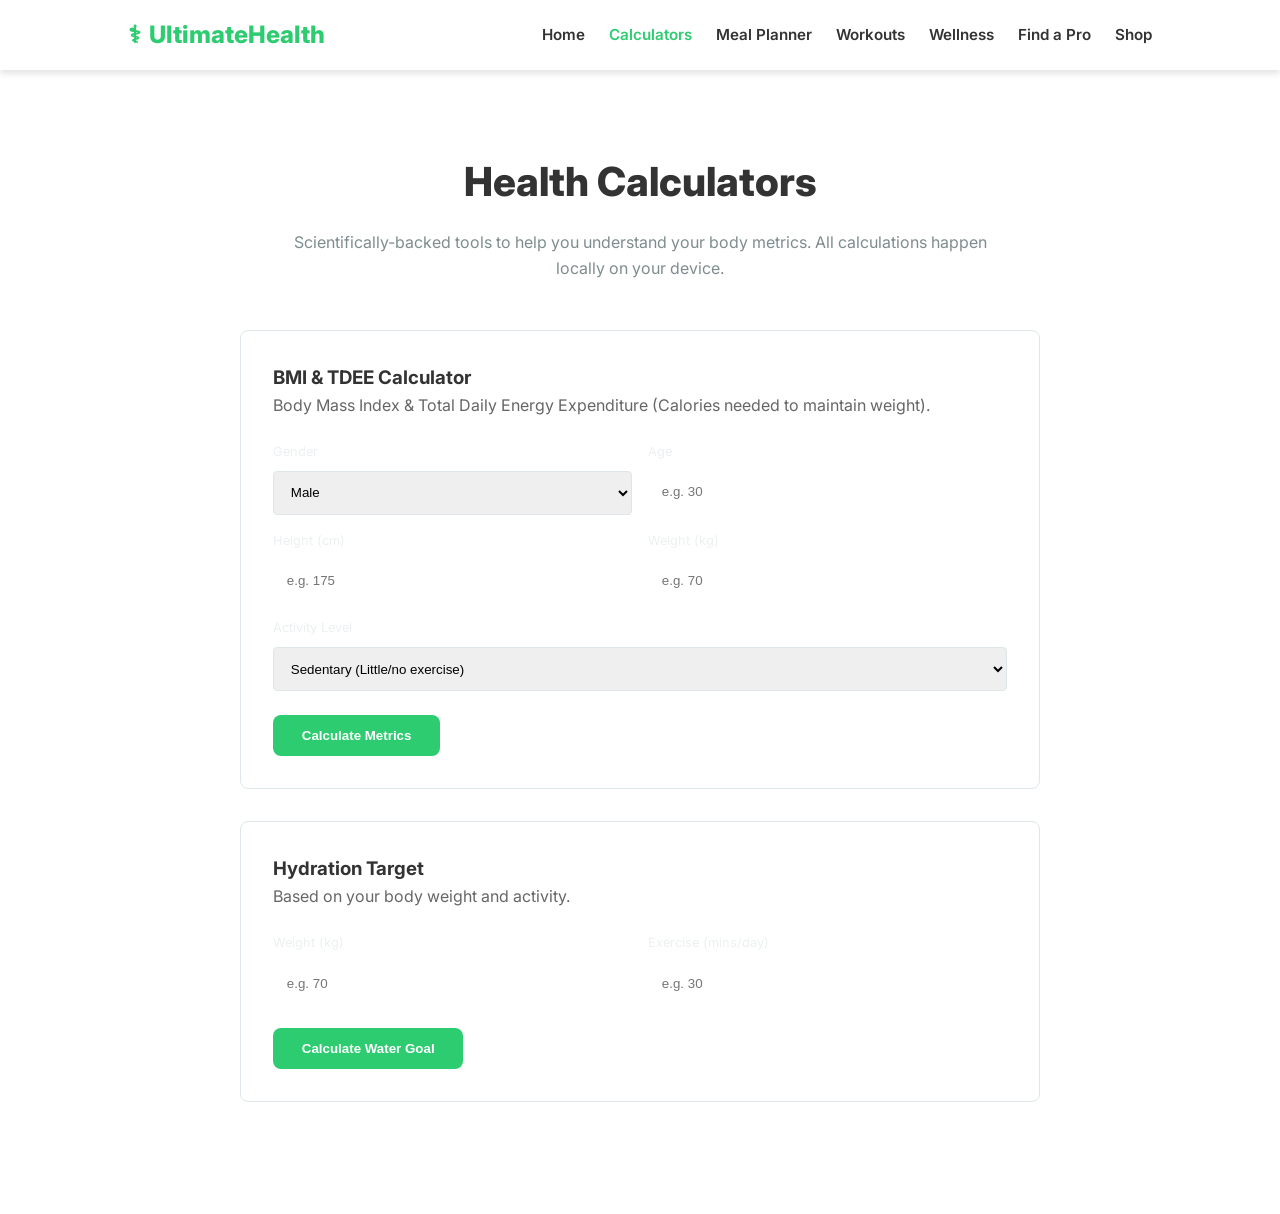
==== frontend/calculators.html @ 711bb805 "Add calculators.html for health metrics calculations This file contains HTML for health calculators," ====
<!DOCTYPE html>
<html lang="en">
<head>
<meta charset="UTF-8">
<meta name="viewport" content="width=device-width, initial-scale=1.0">
<title>Calculators | Ultimate Health Center</title>
<link rel="stylesheet" href="css/styles.css">
<link href="https://fonts.googleapis.com/css2?family=Inter:wght@400;600;700;800&display=swap" rel="stylesheet">
<style>
  .calc-container { max-width: 800px; margin: 0 auto; }
  .calc-card { background: #fff; padding: 2rem; border-radius: 8px; border: 1px solid #dfe6e9; margin-bottom: 2rem; }
  .form-grid { display: grid; grid-template-columns: 1fr 1fr; gap: 1rem; margin-bottom: 1.5rem; }
  select, input { width: 100%; padding: 0.8rem; border: 1px solid #dfe6e9; border-radius: 4px; }
  .result-box { background: #f9f9f9; padding: 1.5rem; border-radius: 4px; border-left: 5px solid var(--primary); margin-top: 1rem; }
</style>
</head>
<body>
<nav class="navbar" id="navbar">
  <div class="nav-brand"><span class="logo-icon">&#9877;</span> UltimateHealth</div>
  <ul class="nav-links">
    <li><a href="index.html">Home</a></li>
    <li><a href="calculators.html" class="active">Calculators</a></li>
    <li><a href="meal-planner.html">Meal Planner</a></li>
    <li><a href="workout-builder.html">Workouts</a></li>
    <li><a href="wellness-journal.html">Wellness</a></li>
    <li><a href="find-professional.html">Find a Pro</a></li>
    <li><a href="marketplace.html">Shop</a></li>
  </ul>
</nav>

<section class="section">
  <div class="calc-container">
    <h1 class="section-title">Health Calculators</h1>
    <p class="section-sub">Scientifically-backed tools to help you understand your body metrics. All calculations happen locally on your device.</p>

    <!-- BMI / TDEE / MACROS -->
    <div class="calc-card">
      <h3>BMI & TDEE Calculator</h3>
      <p style="margin-bottom:1.5rem; color:#666;">Body Mass Index & Total Daily Energy Expenditure (Calories needed to maintain weight).</p>
      <div class="form-grid">
        <div class="form-group"><label>Gender</label><select id="gender"><option value="m">Male</option><option value="f">Female</option></select></div>
        <div class="form-group"><label>Age</label><input type="number" id="age" placeholder="e.g. 30"></div>
        <div class="form-group"><label>Height (cm)</label><input type="number" id="height" placeholder="e.g. 175"></div>
        <div class="form-group"><label>Weight (kg)</label><input type="number" id="weight" placeholder="e.g. 70"></div>
        <div class="form-group" style="grid-column: span 2;">
          <label>Activity Level</label>
          <select id="activity">
            <option value="1.2">Sedentary (Little/no exercise)</option>
            <option value="1.375">Lightly Active (1-3 days/week)</option>
            <option value="1.55">Moderately Active (3-5 days/week)</option>
            <option value="1.725">Very Active (6-7 days/week)</option>
            <option value="1.9">Extra Active (Physical job + training)</option>
          </select>
        </div>
      </div>
      <button class="btn btn-primary" onclick="calculateAll()">Calculate Metrics</button>
      
      <div id="fullRes" class="result-box hidden">
        <p><strong>BMI:</strong> <span id="resBmi"></span> (<span id="resCat"></span>)</p>
        <p><strong>BMR:</strong> <span id="resBmr"></span> calories/day</p>
        <p><strong>TDEE:</strong> <span id="resTdee"></span> calories/day</p>
      </div>
    </div>

    <!-- WATER -->
    <div class="calc-card">
      <h3>Hydration Target</h3>
      <p style="margin-bottom:1.5rem; color:#666;">Based on your body weight and activity.</p>
      <div class="form-grid">
         <div class="form-group"><label>Weight (kg)</label><input type="number" id="waterW" placeholder="e.g. 70"></div>
         <div class="form-group"><label>Exercise (mins/day)</label><input type="number" id="waterE" placeholder="e.g. 30"></div>
      </div>
      <button class="btn btn-primary" onclick="calcWater()">Calculate Water Goal</button>
      <div id="waterRes" class="result-box hidden">
        <p>Daily Water Goal: <strong id="resWater"></strong> Liters</p>
      </div>
    </div>
  </div>
</section>

<script>
  function calculateAll() {
    const g = document.getElementById('gender').value;
    const a = parseFloat(document.getElementById('age').value);
    const h = parseFloat(document.getElementById('height').value);
    const w = parseFloat(document.getElementById('weight').value);
    const act = parseFloat(document.getElementById('activity').value);

    if (a && h && w) {
      // BMI
      const bmi = (w / ((h / 100) ** 2)).toFixed(1);
      let cat = '';
      if (bmi < 18.5) cat = 'Underweight';
      else if (bmi < 25) cat = 'Normal';
      else if (bmi < 30) cat = 'Overweight';
      else cat = 'Obese';

      // BMR (Mifflin-St Jeor)
      let bmr = 0;
      if (g === 'm') {
        bmr = 10 * w + 6.25 * h - 5 * a + 5;
      } else {
        bmr = 10 * w + 6.25 * h - 5 * a - 161;
      }

      const tdee = Math.round(bmr * act);

      document.getElementById('resBmi').innerText = bmi;
      document.getElementById('resCat').innerText = cat;
      document.getElementById('resBmr').innerText = Math.round(bmr);
      document.getElementById('resTdee').innerText = tdee;
      document.getElementById('fullRes').classList.remove('hidden');
    }
  }

  function calcWater() {
    const w = parseFloat(document.getElementById('waterW').value);
    const e = parseFloat(document.getElementById('waterE').value);
    if (w) {
      const base = w * 0.033;
      const extra = (e / 30) * 0.35;
      document.getElementById('resWater').innerText = (base + extra).toFixed(2);
      document.getElementById('waterRes').classList.remove('hidden');
    }
  }
</script>
</body>
</html>
---- frontend/css/styles.css ----
:root {
  --primary: #2ecc71;
  --primary-dark: #27ae60;
  --secondary: #3498db;
  --dark: #2c3e50;
  --light: #ecf0f1;
  --white: #ffffff;
  --text: #333333;
  --text-muted: #7f8c8d;
  --border: #dfe6e9;
  --accent: #e67e22;
  --shadow: 0 4px 6px rgba(0,0,0,0.1);
  --radius: 8px;
}

* {
  box-sizing: border-box;
  margin: 0;
  padding: 0;
}

body {
  font-family: 'Inter', sans-serif;
  line-height: 1.6;
  color: var(--text);
  background: var(--white);
}

a {
  text-decoration: none;
  color: inherit;
}

ul {
  list-style: none;
}

.section {
  padding: 5rem 10%;
}

.section-title {
  text-align: center;
  font-size: 2.5rem;
  margin-bottom: 1rem;
  font-weight: 800;
}

.section-sub {
  text-align: center;
  color: var(--text-muted);
  max-width: 700px;
  margin: 0 auto 3rem;
}

/* NAVBAR */
.navbar {
  display: flex;
  justify-content: space-between;
  align-items: center;
  padding: 1rem 10%;
  background: var(--white);
  box-shadow: var(--shadow);
  position: sticky;
  top: 0;
  z-index: 1000;
}

.nav-brand {
  font-size: 1.5rem;
  font-weight: 800;
  color: var(--primary);
  display: flex;
  align-items: center;
  gap: 0.5rem;
}

.nav-links {
  display: flex;
  gap: 1.5rem;
}

.nav-links a {
  font-weight: 600;
  font-size: 0.95rem;
  transition: color 0.3s;
}

.nav-links a:hover, .nav-links a.active {
  color: var(--primary);
}

.hamburger {
  display: none;
  font-size: 1.5rem;
  background: none;
  border: none;
  cursor: pointer;
}

/* HERO */
.hero {
  display: grid;
  grid-template-columns: 1fr 1fr;
  align-items: center;
  padding: 5rem 10%;
  background: linear-gradient(135deg, #f9fffb 0%, #f0f7f4 100%);
  min-height: 80vh;
}

.hero-content h1 {
  font-size: 3.5rem;
  line-height: 1.1;
  margin-bottom: 1.5rem;
}

.hero-content .accent {
  color: var(--primary);
}

.hero-content p {
  font-size: 1.1rem;
  color: var(--text-muted);
  margin-bottom: 2rem;
  max-width: 500px;
}

.hero-cta {
  display: flex;
  gap: 1rem;
  margin-bottom: 3rem;
}

.btn {
  padding: 0.8rem 1.8rem;
  border-radius: var(--radius);
  font-weight: 700;
  cursor: pointer;
  transition: all 0.3s;
  display: inline-block;
}

.btn-primary {
  background: var(--primary);
  color: var(--white);
  border: none;
}

.btn-primary:hover {
  background: var(--primary-dark);
  transform: translateY(-2px);
}

.btn-outline {
  border: 2px solid var(--primary);
  color: var(--primary);
}

.btn-outline:hover {
  background: var(--primary);
  color: var(--white);
}

.hero-stats {
  display: flex;
  gap: 2rem;
}

.stat {
  display: flex;
  flex-direction: column;
}

.stat strong {
  font-size: 1.5rem;
  color: var(--dark);
}

.stat span {
  font-size: 0.8rem;
  text-transform: uppercase;
  letter-spacing: 1px;
  color: var(--text-muted);
}

/* HERO VISUAL / RING */
.hero-visual {
  display: flex;
  justify-content: center;
  position: relative;
}

.health-ring {
  width: 300px;
  height: 300px;
  border: 15px solid var(--primary);
  border-radius: 50%;
  position: relative;
  animation: rotate 20s linear infinite;
}

.ring-item {
  position: absolute;
  width: 50px;
  height: 50px;
  background: var(--white);
  box-shadow: var(--shadow);
  border-radius: 50%;
  display: flex;
  align-items: center;
  justify-content: center;
  font-size: 1.5rem;
  left: calc(50% - 25px);
  top: calc(50% - 25px);
  transform: rotate(calc(var(--i) * 60deg)) translate(150px) rotate(calc(var(--i) * -60deg));
}

@keyframes rotate {
  from { transform: rotate(0deg); }
  to { transform: rotate(360deg); }
}

/* FEATURES GRID */
.features-grid {
  display: grid;
  grid-template-columns: repeat(auto-fit, minmax(300px, 1fr));
  gap: 2rem;
}

.feature-card {
  background: var(--white);
  padding: 2.5rem;
  border-radius: var(--radius);
  border: 1px solid var(--border);
  transition: all 0.3s;
  position: relative;
  overflow: hidden;
}

.feature-card:hover {
  transform: translateY(-10px);
  border-color: var(--primary);
  box-shadow: 0 10px 30px rgba(46, 204, 113, 0.1);
}

.card-icon {
  font-size: 2.5rem;
  margin-bottom: 1.5rem;
  display: block;
}

.feature-card h3 {
  margin-bottom: 1rem;
  font-size: 1.4rem;
}

.feature-card p {
  color: var(--text-muted);
  font-size: 0.95rem;
  margin-bottom: 1.5rem;
}

.card-tag {
  font-size: 0.7rem;
  text-transform: uppercase;
  font-weight: 800;
  letter-spacing: 1px;
  background: var(--light);
  padding: 0.3rem 0.6rem;
  border-radius: 4px;
}

/* BMI WIDGET */
.bmi-widget-section {
  background: var(--dark);
  color: var(--white);
}

.widget-container {
  display: flex;
  justify-content: space-between;
  align-items: center;
  gap: 3rem;
}

.widget-form {
  background: rgba(255,255,255,0.05);
  padding: 2rem;
  border-radius: var(--radius);
  width: 500px;
}

.form-row {
  display: flex;
  gap: 1rem;
  align-items: flex-end;
}

.form-group {
  display: flex;
  flex-direction: column;
  flex: 1;
}

.form-group label {
  font-size: 0.8rem;
  margin-bottom: 0.5rem;
  color: var(--light);
}

.form-group input {
  padding: 0.8rem;
  border-radius: 4px;
  border: 1px solid rgba(255,255,255,0.2);
  background: rgba(255,255,255,0.1);
  color: var(--white);
}

.bmi-result {
  margin-top: 1.5rem;
  padding: 1rem;
  border-radius: 4px;
  background: var(--primary);
  text-align: center;
  font-weight: 700;
}

.hidden { display: none; }

/* TICKER */
.tips-ticker {
  background: var(--primary);
  color: var(--white);
  padding: 0.8rem 10%;
  display: flex;
  overflow: hidden;
  white-space: nowrap;
}

.ticker-label {
  font-weight: 800;
  margin-right: 2rem;
  flex-shrink: 0;
}

.ticker-track {
  animation: ticker 40s linear infinite;
}

@keyframes ticker {
  0% { transform: translateX(100%); }
  100% { transform: translateX(-100%); }
}

/* PARTNERS */
.partner-grid {
  display: grid;
  grid-template-columns: repeat(auto-fit, minmax(150px, 1fr));
  gap: 1.5rem;
  margin-top: 2rem;
}

.partner-card {
  text-align: center;
  padding: 2rem;
  background: #f9f9f9;
  border-radius: var(--radius);
}

.partner-logo {
  font-size: 2rem;
  margin-bottom: 1rem;
}

/* FOOTER */
.footer {
  background: #f4f7f6;
  padding: 5rem 10% 2rem;
  border-top: 1px solid var(--border);
}

.footer-grid {
  display: grid;
  grid-template-columns: 2fr 1fr 1fr;
  gap: 4rem;
  margin-bottom: 4rem;
}

.footer-brand .nav-brand { margin-bottom: 1rem; }
.footer-brand p { color: var(--text-muted); max-width: 300px; }

.footer-links h4 { margin-bottom: 1.5rem; font-size: 1.1rem; }
.footer-links li { margin-bottom: 0.8rem; }
.footer-links a { color: var(--text-muted); transition: color 0.3s; }
.footer-links a:hover { color: var(--primary); }

.footer-bottom {
  text-align: center;
  padding-top: 2rem;
  border-top: 1px solid var(--border);
  color: var(--text-muted);
  font-size: 0.85rem;
}

/* RESPONSIVE */
@media (max-width: 900px) {
  .hero { grid-template-columns: 1fr; text-align: center; padding-top: 3rem; }
  .hero-content { display: flex; flex-direction: column; align-items: center; }
  .hero-visual { display: none; }
  .widget-container { flex-direction: column; text-align: center; }
  .widget-form { width: 100%; }
  .footer-grid { grid-template-columns: 1fr 1fr; }
}

@media (max-width: 600px) {
  .nav-links { display: none; }
  .hamburger { display: block; }
  .hero-content h1 { font-size: 2.5rem; }
  .footer-grid { grid-template-columns: 1fr; }
}
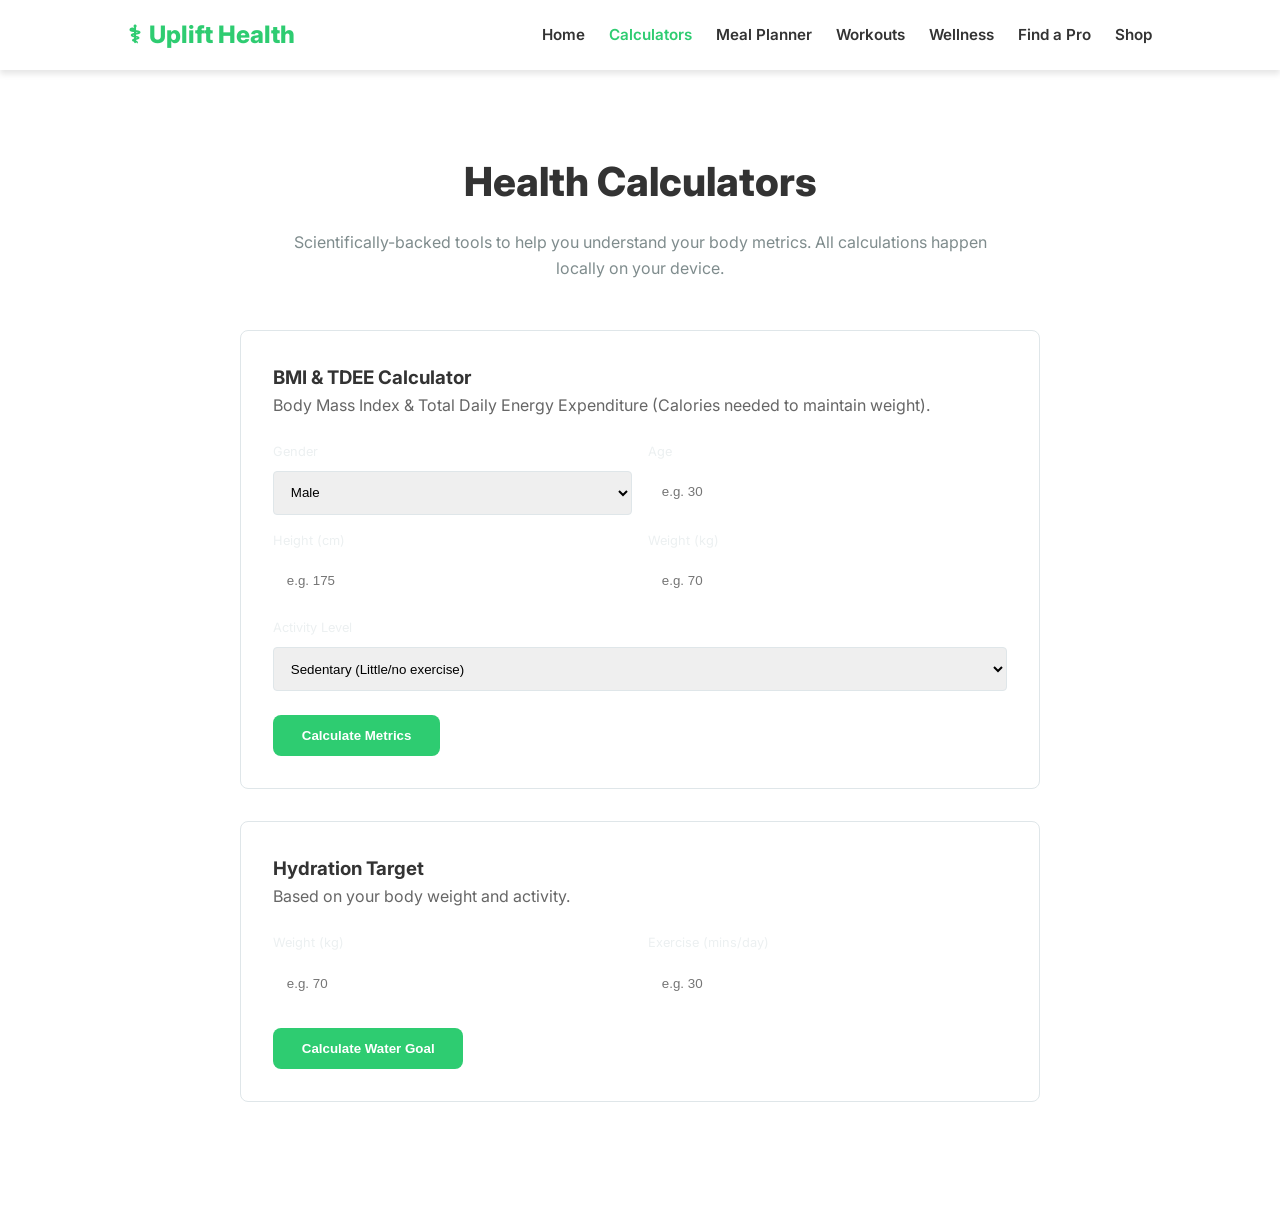
==== commit 186c9085: "chore: rename branding to Uplift Health Agent-Logs-Url: https://github.com/ncsound919/ultimate-healt" ====
--- a/frontend/calculators.html
+++ b/frontend/calculators.html
@@ -3,7 +3,7 @@
 <head>
 <meta charset="UTF-8">
 <meta name="viewport" content="width=device-width, initial-scale=1.0">
-<title>Calculators | Ultimate Health Center</title>
+<title>Calculators | Uplift Health</title>
 <link rel="stylesheet" href="css/styles.css">
 <link href="https://fonts.googleapis.com/css2?family=Inter:wght@400;600;700;800&display=swap" rel="stylesheet">
 <style>
@@ -16,7 +16,7 @@
 </head>
 <body>
 <nav class="navbar" id="navbar">
-  <div class="nav-brand"><span class="logo-icon">&#9877;</span> UltimateHealth</div>
+  <div class="nav-brand"><span class="logo-icon">&#9877;</span> Uplift Health</div>
   <ul class="nav-links">
     <li><a href="index.html">Home</a></li>
     <li><a href="calculators.html" class="active">Calculators</a></li>
